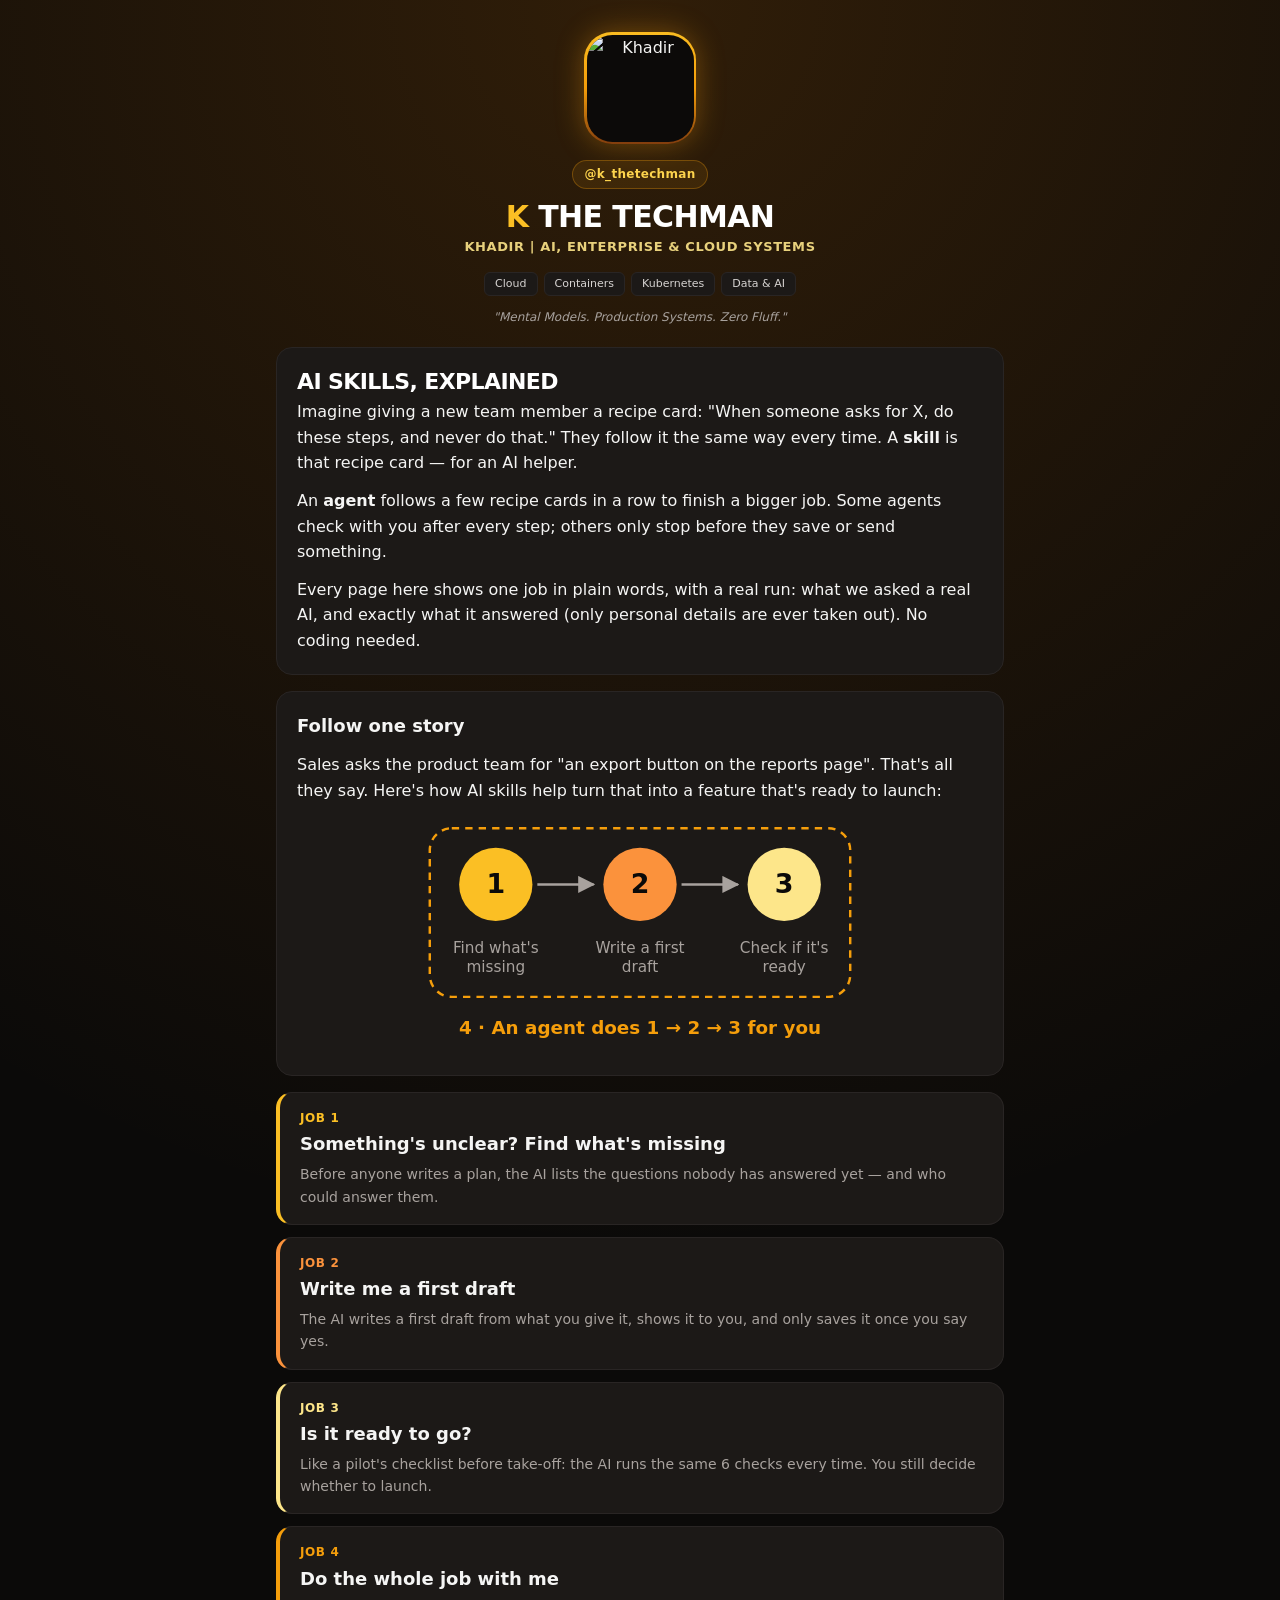
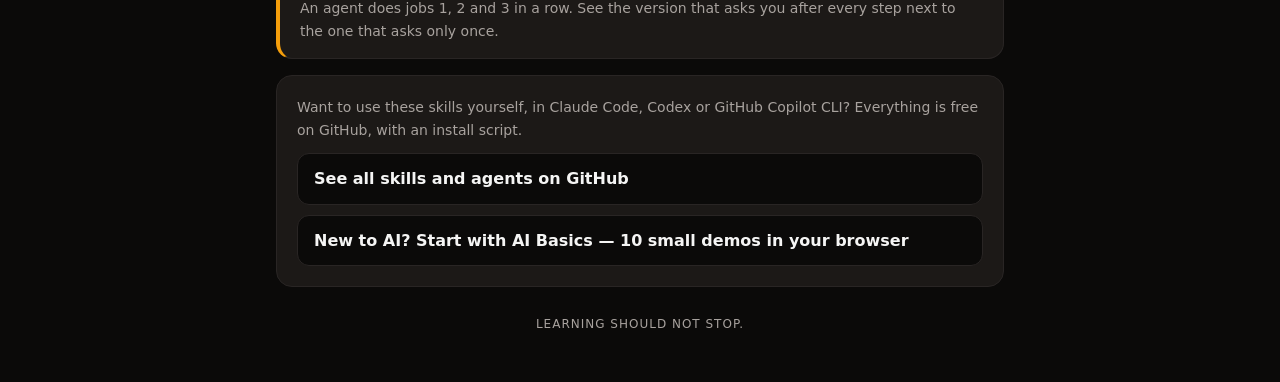
==== web/index.html @ c9ad542f "Add web explainer for non-coders, with real recorded runs A browser version of the Product skills an" ====
<!doctype html>
<html lang="en">
<head>
  <meta charset="utf-8">
  <meta name="viewport" content="width=device-width, initial-scale=1">
  <!-- The home page has no scripts at all: only this site's own files and the
       GitHub profile photo may load. -->
  <meta http-equiv="Content-Security-Policy"
        content="default-src 'none'; style-src 'self'; img-src 'self' https://avatars.githubusercontent.com; base-uri 'none'; form-action 'none'">
  <meta name="referrer" content="no-referrer">
  <meta name="description" content="What AI skills and agents do, in plain words — with real recorded runs. No coding needed.">
  <title>AI skills, explained — k_ai-agent-skills</title>
  <link rel="icon" type="image/jpeg" href="https://avatars.githubusercontent.com/u/15974849?v=4&amp;s=64">
  <link rel="apple-touch-icon" href="https://avatars.githubusercontent.com/u/15974849?v=4&amp;s=180">
  <link rel="stylesheet" href="style.css">
</head>
<body>
  <main class="wrap">
    <header class="hero brand">
      <div class="brand-frame"><img src="https://avatars.githubusercontent.com/u/15974849?v=4&amp;s=224" alt="Khadir" width="112" height="112"></div>
      <a class="badge" href="https://khadir-syed.github.io/" rel="noopener noreferrer">@k_thetechman</a>
      <p class="brand-name"><span>K</span> the Techman</p>
      <p class="subtitle">Khadir | AI, Enterprise &amp; Cloud Systems</p>
      <ul class="pills">
        <li>Cloud</li><li>Containers</li><li>Kubernetes</li><li>Data &amp; AI</li>
      </ul>
      <p class="hook">"Mental Models. Production Systems. Zero Fluff."</p>
    </header>

    <section class="card">
      <h1 data-t="home_title">AI skills, explained</h1>
      <p data-t="home_intro_1">Imagine giving a new team member a recipe card: "When someone asks for X, do these steps, and never do that." They follow it the same way every time. A <b>skill</b> is that recipe card — for an AI helper.</p>
      <p data-t="home_intro_2">An <b>agent</b> follows a few recipe cards in a row to finish a bigger job. Some agents check with you after every step; others only stop before they save or send something.</p>
      <p data-t="home_intro_3">Every page here shows one job in plain words, with a real run: what we asked a real AI, and exactly what it answered (only personal details are ever taken out). No coding needed.</p>
    </section>

    <section class="card">
      <h2 data-t="story_heading">Follow one story</h2>
      <p data-t="story_intro">Sales asks the product team for "an export button on the reports page". That's all they say. Here's how AI skills help turn that into a feature that's ready to launch:</p>
      <svg class="picture" viewBox="0 0 360 196" role="img" aria-labelledby="story-title story-desc">
        <title id="story-title">One story, four jobs</title>
        <desc id="story-desc">Job 1 finds what's missing, job 2 writes a first draft, job 3 checks if it's ready. Job 4 is an agent that does jobs 1, 2 and 3 for you in one go.</desc>
        <defs><marker id="arrow" viewBox="0 0 10 10" refX="9" refY="5" markerWidth="7" markerHeight="7" orient="auto"><path class="tip" d="M0,0 L10,5 L0,10 z"/></marker></defs>
        <rect class="c-together" x="8" y="10" width="344" height="138" rx="18"/>
        <circle class="c-find" cx="62" cy="56" r="30"/>
        <circle class="c-draft" cx="180" cy="56" r="30"/>
        <circle class="c-check" cx="298" cy="56" r="30"/>
        <text class="on-job" x="62" y="63" text-anchor="middle">1</text>
        <text class="on-job" x="180" y="63" text-anchor="middle">2</text>
        <text class="on-job" x="298" y="63" text-anchor="middle">3</text>
        <path class="line" d="M96,56 H142" marker-end="url(#arrow)"/>
        <path class="line" d="M214,56 H260" marker-end="url(#arrow)"/>
        <text class="sub" x="62" y="112" text-anchor="middle"><tspan x="62">Find what's</tspan><tspan x="62" dy="16">missing</tspan></text>
        <text class="sub" x="180" y="112" text-anchor="middle"><tspan x="180">Write a first</tspan><tspan x="180" dy="16">draft</tspan></text>
        <text class="sub" x="298" y="112" text-anchor="middle"><tspan x="298">Check if it's</tspan><tspan x="298" dy="16">ready</tspan></text>
        <text class="t-together" x="180" y="178" text-anchor="middle">4 · An agent does 1 → 2 → 3 for you</text>
      </svg>
    </section>

    <nav aria-label="Jobs">
      <a class="job-card j-find" href="find/">
        <span class="job-num">Job 1</span>
        <span class="job-title" data-t="home_find_title">Something's unclear? Find what's missing</span>
        <span class="job-line" data-t="home_find_line">Before anyone writes a plan, the AI lists the questions nobody has answered yet — and who could answer them.</span>
      </a>
      <a class="job-card j-draft" href="draft/">
        <span class="job-num">Job 2</span>
        <span class="job-title" data-t="home_draft_title">Write me a first draft</span>
        <span class="job-line" data-t="home_draft_line">The AI writes a first draft from what you give it, shows it to you, and only saves it once you say yes.</span>
      </a>
      <a class="job-card j-check" href="check/">
        <span class="job-num">Job 3</span>
        <span class="job-title" data-t="home_check_title">Is it ready to go?</span>
        <span class="job-line" data-t="home_check_line">Like a pilot's checklist before take-off: the AI runs the same 6 checks every time. You still decide whether to launch.</span>
      </a>
      <a class="job-card j-together" href="together/">
        <span class="job-num">Job 4</span>
        <span class="job-title" data-t="home_together_title">Do the whole job with me</span>
        <span class="job-line" data-t="home_together_line">An agent does jobs 1, 2 and 3 in a row. See the version that asks you after every step next to the one that asks only once.</span>
      </a>
    </nav>

    <section class="card links">
      <p class="muted" data-t="home_more">Want to use these skills yourself, in Claude Code, Codex or GitHub Copilot CLI? Everything is free on GitHub, with an install script.</p>
      <a class="link-card" href="https://github.com/khadir-syed/k_ai-agent-skills" rel="noopener noreferrer" data-t="home_repo">See all skills and agents on GitHub</a>
      <a class="link-card" href="https://khadir-syed.github.io/k_ai-basics/web/" rel="noopener noreferrer" data-t="home_basics">New to AI? Start with AI Basics — 10 small demos in your browser</a>
    </section>

    <footer class="footer" data-t="footer">Learning should not stop.</footer>
  </main>
</body>
</html>
---- web/style.css ----
/* Colours and shapes match https://khadir-syed.github.io
   (base copied from k_ai-basics web/style.css) */
:root {
  --bg: #0b0a09;
  --card: #1c1917;
  --line: #292524;
  --text: #f5f5f4;
  --muted: #a8a29e;
  --soft: #d6d3d1;
  --amber: #fbbf24;
  --amber-soft: #fcd34d;
  --orange: #d97706;
  --glow: rgba(217, 119, 6, 0.18);
  --good: #86efac;
  --bad: #fca5a5;
  --job: var(--amber);
}

/* One warm brand shade per job: the card edge, the picture and the page badge. */
.j-find { --job: #fbbf24; }
.j-draft { --job: #fb923c; }
.j-check { --job: #fde68a; }
.j-together { --job: #f59e0b; }

* { box-sizing: border-box; }

body {
  margin: 0;
  background: var(--bg) radial-gradient(circle at 50% 0%, var(--glow) 0%, rgba(11, 10, 9, 0) 60%) no-repeat;
  color: var(--text);
  font-family: -apple-system, system-ui, "Segoe UI", Roboto, Helvetica, Arial, sans-serif;
  line-height: 1.6;
}

.wrap { max-width: 760px; margin: 0 auto; padding: 32px 16px 48px; }

.hero { text-align: center; margin-bottom: 20px; }
.badge {
  display: inline-block; padding: 4px 12px; border-radius: 9999px;
  background: rgba(245, 158, 11, 0.1); border: 1px solid rgba(245, 158, 11, 0.3);
  color: var(--amber-soft); font-size: 12px; font-weight: 600; letter-spacing: 0.3px;
}
.hero .badge.job { color: var(--job); border-color: var(--job); }
h1 {
  margin: 12px 0 4px; font-size: 28px; font-weight: 900; letter-spacing: -0.6px;
  text-transform: uppercase; color: #fff;
}
.subtitle {
  margin: 0; color: var(--amber); font-size: 13px; font-weight: 600;
  letter-spacing: 0.6px; text-transform: uppercase;
}
h2 { margin: 0 0 12px; font-size: 18px; font-weight: 800; }

.card {
  background: var(--card); border: 1px solid var(--line); border-radius: 16px;
  padding: 20px; margin: 16px 0;
}
.card p { margin: 0 0 12px; }
.card p:last-child { margin-bottom: 0; }
.muted { color: var(--muted); font-size: 14px; }
.warning {
  border-left: 3px solid var(--orange); background: rgba(217, 119, 6, 0.08);
  padding: 10px 14px; border-radius: 8px; color: var(--soft); font-size: 14px;
}
.lesson { font-weight: 700; color: #fff; }

.link-card {
  display: block; background: var(--bg); border: 1px solid var(--line); border-radius: 12px;
  padding: 12px 16px; margin-top: 10px; color: var(--text); font-weight: 700; text-decoration: none;
}
.link-card:hover { border-color: var(--orange); }
.inline-link { color: var(--amber); }

.footer {
  text-align: center; color: var(--muted); font-size: 12px; letter-spacing: 1px;
  text-transform: uppercase; margin-top: 28px;
}

.back { display: inline-block; color: var(--muted); font-size: 14px; text-decoration: none; margin-bottom: 8px; }
.back:hover { color: var(--amber); }
a:focus-visible, button:focus-visible { outline: 2px solid var(--amber); outline-offset: 2px; }

/* Home page: brand header, same as https://khadir-syed.github.io */
.brand .brand-frame {
  width: 112px; height: 112px; margin: 0 auto 16px; padding: 2.5px; border-radius: 28px;
  background: linear-gradient(to bottom, #fbbf24, #f59e0b, #78350f);
  box-shadow: 0 0 28px rgba(245, 158, 11, 0.35), inset 0 0 10px rgba(245, 158, 11, 0.2);
}
.brand img { display: block; width: 100%; height: 100%; border-radius: 25.5px; object-fit: cover; background: #0c0a09; }
.brand .badge { text-decoration: none; }
.brand-name {
  margin: 10px 0 2px; font-size: 30px; font-weight: 900; letter-spacing: -0.6px;
  text-transform: uppercase; color: #fff; line-height: 1.2;
}
.brand-name span { color: var(--amber); }
.brand .subtitle { color: rgba(253, 230, 138, 0.9); }
.pills { list-style: none; display: flex; flex-wrap: wrap; justify-content: center; gap: 6px; margin: 14px 0 0; padding: 0; }
.pills li {
  font-size: 11px; font-weight: 500; padding: 2px 10px; border-radius: 6px;
  background: var(--card); border: 1px solid var(--line); color: var(--soft);
}
.hook { margin: 12px 0 0; color: var(--muted); font-size: 12px; font-style: italic; }
.card h1 { margin-top: 0; font-size: 22px; line-height: 1.25; }

/* Home page: one card per job, its edge in the job's colour */
.job-card {
  display: block; background: var(--card); border: 1px solid var(--line); border-left: 4px solid var(--job);
  border-radius: 16px; padding: 16px 20px; margin: 12px 0; color: var(--text); text-decoration: none;
}
.job-card:hover { border-color: var(--job); background: #24201c; }
.job-num { display: block; color: var(--job); font-size: 12px; font-weight: 700; letter-spacing: 0.6px; text-transform: uppercase; }
.job-title { display: block; font-size: 18px; font-weight: 800; margin: 2px 0 4px; }
.job-card:hover .job-title { color: var(--job); }
.job-line { display: block; color: var(--muted); font-size: 14px; }

/* Pictures: drawn right in the page, coloured here (no scripts needed) */
.picture { margin: 4px auto 0; display: block; width: 100%; max-width: 440px; height: auto; }
.picture text { fill: var(--text); font-family: inherit; font-size: 15px; font-weight: 700; }
.picture .sub { fill: var(--muted); font-size: 12.5px; font-weight: 500; }
.picture .on-job { fill: var(--bg); }
.picture .box { fill: var(--bg); stroke: var(--line); stroke-width: 1.5; }
.picture .hot { fill: var(--bg); stroke: var(--job); stroke-width: 2.5; }
.picture .solid { fill: var(--job); stroke: none; }
.picture .stop { fill: rgba(217, 119, 6, 0.15); stroke: var(--orange); stroke-width: 1.5; }
.picture .stop-text { fill: var(--amber-soft); font-size: 13px; }
.picture .line { stroke: var(--muted); stroke-width: 2; fill: none; }
.picture .tip { fill: var(--muted); }
.picture .c-find { fill: #fbbf24; }
.picture .c-draft { fill: #fb923c; }
.picture .c-check { fill: #fde68a; }
.picture .c-together { stroke: #f59e0b; stroke-width: 2; fill: none; stroke-dasharray: 6 5; }
.picture .t-together { fill: #f59e0b; }
.picture .on-job { font-size: 22px; font-weight: 900; }

/* Does ✅ / won't ❌ lists, and good vs weak answers */
.two-lists { display: grid; gap: 12px; }
@media (min-width: 620px) { .two-lists { grid-template-columns: 1fr 1fr; } }
.ticks { list-style: none; margin: 0; padding: 0; font-size: 15px; }
.ticks li { padding: 4px 0 4px 28px; position: relative; color: var(--soft); }
.ticks li::before { position: absolute; left: 0; }
.ticks.yes li::before { content: "✅"; }
.ticks.no li::before { content: "❌"; }
.list-head { font-weight: 800; margin: 0 0 4px; }
.examples { list-style: none; margin: 0 0 12px; padding: 0; display: grid; gap: 10px; }
.ex { background: var(--bg); border: 1px solid var(--line); border-radius: 12px; padding: 12px 14px; min-width: 0; }
.ex p { margin: 0 0 6px; }
.ex p:last-child { margin-bottom: 0; }
.ex-say { font-weight: 700; }
.ex-why { font-size: 14px; color: var(--soft); }
.ex.good .ex-why { color: var(--good); }
.ex.weak .ex-why { color: var(--bad); }
.checks { margin: 0 0 12px; padding-left: 22px; color: var(--soft); }
.checks li { margin: 3px 0; }
.legend { font-size: 14px; color: var(--soft); }

/* What we gave the AI */
.prompt {
  margin: 0 0 12px; padding: 10px 14px; border-left: 3px solid var(--job);
  background: var(--bg); border-radius: 8px; font-size: 15px;
}
.evidence {
  background: var(--bg); border: 1px solid var(--line); border-radius: 12px;
  padding: 12px 14px; margin: 0 0 12px; font-size: 13px; line-height: 1.55; color: var(--soft);
  white-space: pre-wrap; word-break: break-word;
  font-family: ui-monospace, SFMono-Regular, Menlo, Consolas, monospace;
}
.try-label { font-weight: 700; margin: 8px 0 6px; }

/* A recorded run: each turn, the AI's answers cut short until "Show all" */
.run-meta { font-size: 14px; color: var(--muted); }
.run-meta:empty, .run-status:empty, .stops:empty { display: none; }
.stops { font-weight: 800; color: var(--amber-soft); }
.turns { list-style: none; margin: 0; padding: 0; display: grid; gap: 10px; }
.turn { min-width: 0; }
.turn-who { margin: 0 0 4px; font-size: 13px; font-weight: 800; letter-spacing: 0.4px; text-transform: uppercase; color: var(--job); }
.turn-you .turn-who { color: var(--muted); }
.file-name { text-transform: none; font-family: ui-monospace, SFMono-Regular, Menlo, Consolas, monospace; }
.you-said {
  margin: 0; padding: 8px 12px; border-radius: 12px; background: rgba(245, 158, 11, 0.1);
  border: 1px solid rgba(245, 158, 11, 0.3); color: var(--text); white-space: pre-line;
}
.turn-file .answer { border-style: dashed; }
.side-by-side { display: grid; gap: 16px; }
@media (min-width: 720px) { .side-by-side { grid-template-columns: 1fr 1fr; } }
.side-by-side > * { min-width: 0; }
.side-title { font-size: 16px; font-weight: 800; margin: 0 0 6px; }

/* AI answers, formatted by markdown.js; "clamped" shows only the first part
   (tall enough that a heading, list or document box is readable, not just sliced). */
.answer {
  background: var(--bg); border: 1px solid var(--line); border-radius: 12px;
  padding: 12px 14px; margin: 0;
}
.md { font-size: 14px; line-height: 1.55; color: var(--soft); overflow-wrap: break-word; }
.md.clamped {
  max-height: 14em; overflow: hidden;
  -webkit-mask-image: linear-gradient(to bottom, #000 75%, transparent);
  mask-image: linear-gradient(to bottom, #000 75%, transparent);
}
.md > :first-child { margin-top: 0; }
.md > :last-child { margin-bottom: 0; }
.md h3, .md h4 { color: #fff; font-weight: 800; line-height: 1.3; margin: 14px 0 6px; }
.md h3 { font-size: 16px; }
.md h4 { font-size: 15px; }
.md p, .md ul, .md ol { margin: 0 0 8px; }
.md ul, .md ol { padding-left: 22px; }
.md li ul, .md li ol { margin: 2px 0 0; }
.md strong { color: #fff; }
.md hr { border: 0; border-top: 1px solid var(--line); margin: 12px 0; }
.md code, .md pre { font-family: ui-monospace, SFMono-Regular, Menlo, Consolas, monospace; font-size: 13px; }
.md code { background: var(--card); border: 1px solid var(--line); border-radius: 4px; padding: 0 4px; }
.md pre { background: var(--card); border: 1px solid var(--line); border-radius: 8px; padding: 8px 10px; margin: 0 0 8px; overflow-x: auto; white-space: pre-wrap; }
.md-doc { border: 1px solid var(--line); border-left: 3px solid var(--job, var(--amber)); border-radius: 8px; padding: 10px 12px 2px; margin: 0 0 8px; background: var(--card); }
.md blockquote { margin: 0 0 8px; padding: 2px 0 2px 12px; border-left: 3px solid var(--line); color: var(--muted); }
.md-table { overflow-x: auto; margin: 0 0 8px; }
.md table { border-collapse: collapse; font-size: 13px; line-height: 1.45; }
.md th, .md td { border: 1px solid var(--line); padding: 5px 8px; text-align: left; vertical-align: top; min-width: 7em; }
.md th { background: var(--card); color: #fff; }
.more-btn {
  background: none; border: 0; padding: 0; margin-top: 6px; cursor: pointer;
  color: var(--amber); font: inherit; font-size: 14px; font-weight: 700;
}
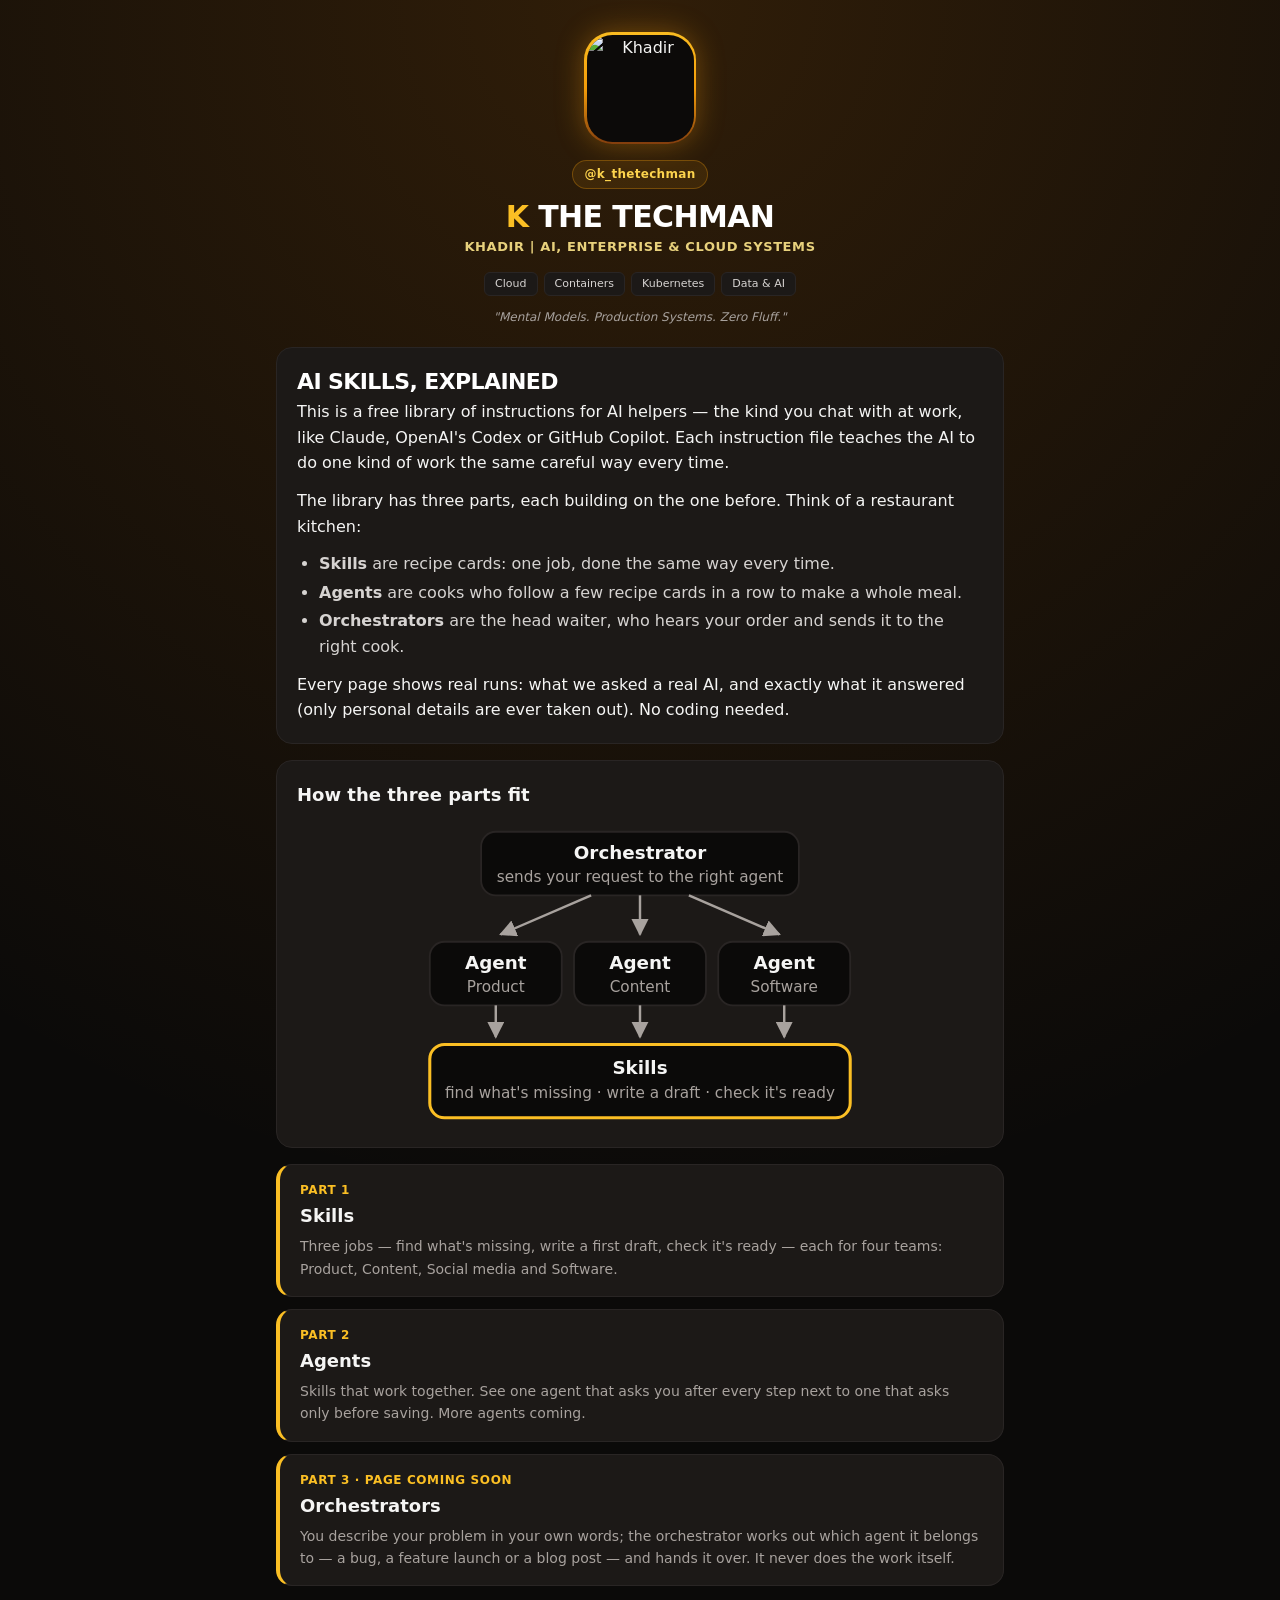
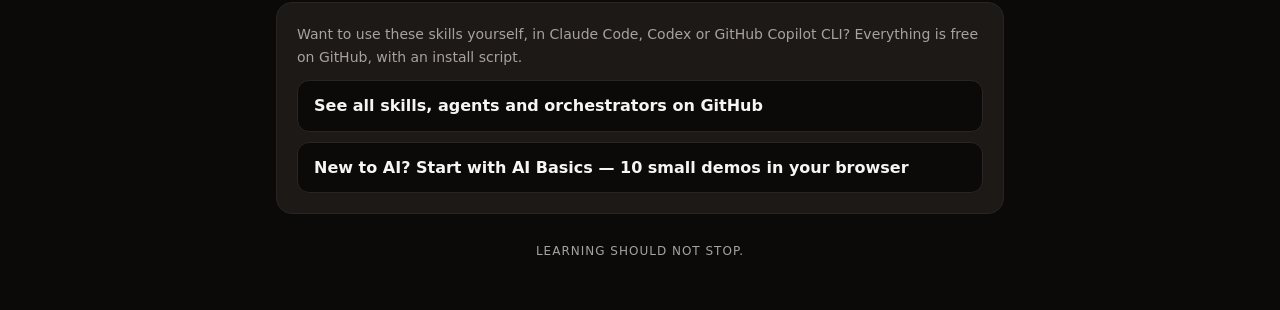
==== commit c48778d1: "Restructure web explainer into skills, agents and orchestrators; add all 12 skills - Home page now e" ====
--- a/web/index.html
+++ b/web/index.html
@@ -29,60 +29,67 @@
 
     <section class="card">
       <h1 data-t="home_title">AI skills, explained</h1>
-      <p data-t="home_intro_1">Imagine giving a new team member a recipe card: "When someone asks for X, do these steps, and never do that." They follow it the same way every time. A <b>skill</b> is that recipe card — for an AI helper.</p>
-      <p data-t="home_intro_2">An <b>agent</b> follows a few recipe cards in a row to finish a bigger job. Some agents check with you after every step; others only stop before they save or send something.</p>
-      <p data-t="home_intro_3">Every page here shows one job in plain words, with a real run: what we asked a real AI, and exactly what it answered (only personal details are ever taken out). No coding needed.</p>
+      <p data-t="home_intro_1">This is a free library of instructions for AI helpers — the kind you chat with at work, like Claude, OpenAI's Codex or GitHub Copilot. Each instruction file teaches the AI to do one kind of work the same careful way every time.</p>
+      <p data-t="home_intro_2">The library has three parts, each building on the one before. Think of a restaurant kitchen:</p>
+      <ul class="checks">
+        <li><b>Skills</b> are recipe cards: one job, done the same way every time.</li>
+        <li><b>Agents</b> are cooks who follow a few recipe cards in a row to make a whole meal.</li>
+        <li><b>Orchestrators</b> are the head waiter, who hears your order and sends it to the right cook.</li>
+      </ul>
+      <p data-t="home_intro_3">Every page shows real runs: what we asked a real AI, and exactly what it answered (only personal details are ever taken out). No coding needed.</p>
     </section>
 
     <section class="card">
-      <h2 data-t="story_heading">Follow one story</h2>
-      <p data-t="story_intro">Sales asks the product team for "an export button on the reports page". That's all they say. Here's how AI skills help turn that into a feature that's ready to launch:</p>
-      <svg class="picture" viewBox="0 0 360 196" role="img" aria-labelledby="story-title story-desc">
-        <title id="story-title">One story, four jobs</title>
-        <desc id="story-desc">Job 1 finds what's missing, job 2 writes a first draft, job 3 checks if it's ready. Job 4 is an agent that does jobs 1, 2 and 3 for you in one go.</desc>
+      <h2 data-t="parts_heading">How the three parts fit</h2>
+      <svg class="picture" viewBox="0 0 360 250" role="img" aria-labelledby="parts-title parts-desc">
+        <title id="parts-title">Orchestrators, agents and skills</title>
+        <desc id="parts-desc">At the top, an orchestrator sends your request to the right agent. There are agents for the Product, Content and Software teams. Each agent uses skills: find what's missing, write a draft, check it's ready.</desc>
         <defs><marker id="arrow" viewBox="0 0 10 10" refX="9" refY="5" markerWidth="7" markerHeight="7" orient="auto"><path class="tip" d="M0,0 L10,5 L0,10 z"/></marker></defs>
-        <rect class="c-together" x="8" y="10" width="344" height="138" rx="18"/>
-        <circle class="c-find" cx="62" cy="56" r="30"/>
-        <circle class="c-draft" cx="180" cy="56" r="30"/>
-        <circle class="c-check" cx="298" cy="56" r="30"/>
-        <text class="on-job" x="62" y="63" text-anchor="middle">1</text>
-        <text class="on-job" x="180" y="63" text-anchor="middle">2</text>
-        <text class="on-job" x="298" y="63" text-anchor="middle">3</text>
-        <path class="line" d="M96,56 H142" marker-end="url(#arrow)"/>
-        <path class="line" d="M214,56 H260" marker-end="url(#arrow)"/>
-        <text class="sub" x="62" y="112" text-anchor="middle"><tspan x="62">Find what's</tspan><tspan x="62" dy="16">missing</tspan></text>
-        <text class="sub" x="180" y="112" text-anchor="middle"><tspan x="180">Write a first</tspan><tspan x="180" dy="16">draft</tspan></text>
-        <text class="sub" x="298" y="112" text-anchor="middle"><tspan x="298">Check if it's</tspan><tspan x="298" dy="16">ready</tspan></text>
-        <text class="t-together" x="180" y="178" text-anchor="middle">4 · An agent does 1 → 2 → 3 for you</text>
+        <rect class="box" x="50" y="8" width="260" height="52" rx="12"/>
+        <text x="180" y="30" text-anchor="middle">Orchestrator</text>
+        <text class="sub" x="180" y="49" text-anchor="middle">sends your request to the right agent</text>
+        <path class="line" d="M140,60 L66,92" marker-end="url(#arrow)"/>
+        <path class="line" d="M180,60 V92" marker-end="url(#arrow)"/>
+        <path class="line" d="M220,60 L294,92" marker-end="url(#arrow)"/>
+        <rect class="box" x="8" y="98" width="108" height="52" rx="12"/>
+        <rect class="box" x="126" y="98" width="108" height="52" rx="12"/>
+        <rect class="box" x="244" y="98" width="108" height="52" rx="12"/>
+        <text x="62" y="120" text-anchor="middle">Agent</text>
+        <text x="180" y="120" text-anchor="middle">Agent</text>
+        <text x="298" y="120" text-anchor="middle">Agent</text>
+        <text class="sub" x="62" y="139" text-anchor="middle">Product</text>
+        <text class="sub" x="180" y="139" text-anchor="middle">Content</text>
+        <text class="sub" x="298" y="139" text-anchor="middle">Software</text>
+        <path class="line" d="M62,150 V176" marker-end="url(#arrow)"/>
+        <path class="line" d="M180,150 V176" marker-end="url(#arrow)"/>
+        <path class="line" d="M298,150 V176" marker-end="url(#arrow)"/>
+        <rect class="hot" x="8" y="182" width="344" height="60" rx="12"/>
+        <text x="180" y="206" text-anchor="middle">Skills</text>
+        <text class="sub" x="180" y="226" text-anchor="middle">find what's missing · write a draft · check it's ready</text>
       </svg>
     </section>
 
-    <nav aria-label="Jobs">
-      <a class="job-card j-find" href="find/">
-        <span class="job-num">Job 1</span>
-        <span class="job-title" data-t="home_find_title">Something's unclear? Find what's missing</span>
-        <span class="job-line" data-t="home_find_line">Before anyone writes a plan, the AI lists the questions nobody has answered yet — and who could answer them.</span>
+    <nav aria-label="Parts">
+      <a class="job-card part-card" href="skills/">
+        <span class="job-num">Part 1</span>
+        <span class="job-title" data-t="home_skills_title">Skills</span>
+        <span class="job-line" data-t="home_skills_line">Three jobs — find what's missing, write a first draft, check it's ready — each for four teams: Product, Content, Social media and Software.</span>
       </a>
-      <a class="job-card j-draft" href="draft/">
-        <span class="job-num">Job 2</span>
-        <span class="job-title" data-t="home_draft_title">Write me a first draft</span>
-        <span class="job-line" data-t="home_draft_line">The AI writes a first draft from what you give it, shows it to you, and only saves it once you say yes.</span>
+      <a class="job-card part-card" href="agents/">
+        <span class="job-num">Part 2</span>
+        <span class="job-title" data-t="home_agents_title">Agents</span>
+        <span class="job-line" data-t="home_agents_line">Skills that work together. See one agent that asks you after every step next to one that asks only before saving. More agents coming.</span>
       </a>
-      <a class="job-card j-check" href="check/">
-        <span class="job-num">Job 3</span>
-        <span class="job-title" data-t="home_check_title">Is it ready to go?</span>
-        <span class="job-line" data-t="home_check_line">Like a pilot's checklist before take-off: the AI runs the same 6 checks every time. You still decide whether to launch.</span>
-      </a>
-      <a class="job-card j-together" href="together/">
-        <span class="job-num">Job 4</span>
-        <span class="job-title" data-t="home_together_title">Do the whole job with me</span>
-        <span class="job-line" data-t="home_together_line">An agent does jobs 1, 2 and 3 in a row. See the version that asks you after every step next to the one that asks only once.</span>
-      </a>
+      <div class="job-card part-card soon">
+        <span class="job-num" data-t="home_orch_num">Part 3 · page coming soon</span>
+        <span class="job-title" data-t="home_orch_title">Orchestrators</span>
+        <span class="job-line" data-t="home_orch_line">You describe your problem in your own words; the orchestrator works out which agent it belongs to — a bug, a feature launch or a blog post — and hands it over. It never does the work itself.</span>
+      </div>
     </nav>
 
     <section class="card links">
       <p class="muted" data-t="home_more">Want to use these skills yourself, in Claude Code, Codex or GitHub Copilot CLI? Everything is free on GitHub, with an install script.</p>
-      <a class="link-card" href="https://github.com/khadir-syed/k_ai-agent-skills" rel="noopener noreferrer" data-t="home_repo">See all skills and agents on GitHub</a>
+      <a class="link-card" href="https://github.com/khadir-syed/k_ai-agent-skills" rel="noopener noreferrer" data-t="home_repo">See all skills, agents and orchestrators on GitHub</a>
       <a class="link-card" href="https://khadir-syed.github.io/k_ai-basics/web/" rel="noopener noreferrer" data-t="home_basics">New to AI? Start with AI Basics — 10 small demos in your browser</a>
     </section>
 
--- a/web/style.css
+++ b/web/style.css
@@ -220,3 +220,32 @@
   background: none; border: 0; padding: 0; margin-top: 6px; cursor: pointer;
   color: var(--amber); font: inherit; font-size: 14px; font-weight: 700;
 }
+
+/* Team picker on the skill pages: plain radio buttons, so it works with no
+   scripts. Each team's panel shows only while its button is picked. */
+.team-pick > input { position: absolute; opacity: 0; pointer-events: none; }
+.team-tabs { display: flex; flex-wrap: wrap; gap: 8px; margin-top: 4px; }
+.team-tabs label {
+  padding: 6px 14px; border-radius: 9999px; cursor: pointer; font-size: 14px; font-weight: 700;
+  background: var(--bg); border: 1px solid var(--line); color: var(--soft);
+}
+.team-tabs label:hover { border-color: var(--job); }
+.team-panel { display: none; }
+.t-product:checked ~ .p-product, .t-content:checked ~ .p-content,
+.t-social:checked ~ .p-social, .t-software:checked ~ .p-software { display: block; }
+.t-product:checked ~ .team-card .l-product, .t-content:checked ~ .team-card .l-content,
+.t-social:checked ~ .team-card .l-social, .t-software:checked ~ .team-card .l-software {
+  background: var(--job); border-color: var(--job); color: var(--bg);
+}
+.t-product:focus-visible ~ .team-card .l-product, .t-content:focus-visible ~ .team-card .l-content,
+.t-social:focus-visible ~ .team-card .l-social, .t-software:focus-visible ~ .team-card .l-software {
+  outline: 2px solid var(--amber); outline-offset: 2px;
+}
+.skill-name { color: var(--job); font-weight: 800; }
+.plain-words { border-left: 3px solid var(--job); padding: 8px 12px; background: var(--bg); border-radius: 8px; font-size: 14px; color: var(--soft); }
+
+/* Home page: the three parts of the repo */
+.part-card { --job: var(--amber); }
+.part-card.soon { cursor: default; }
+.part-card.soon:hover { border-color: var(--line); background: var(--card); }
+.part-card.soon:hover .job-title { color: var(--text); }
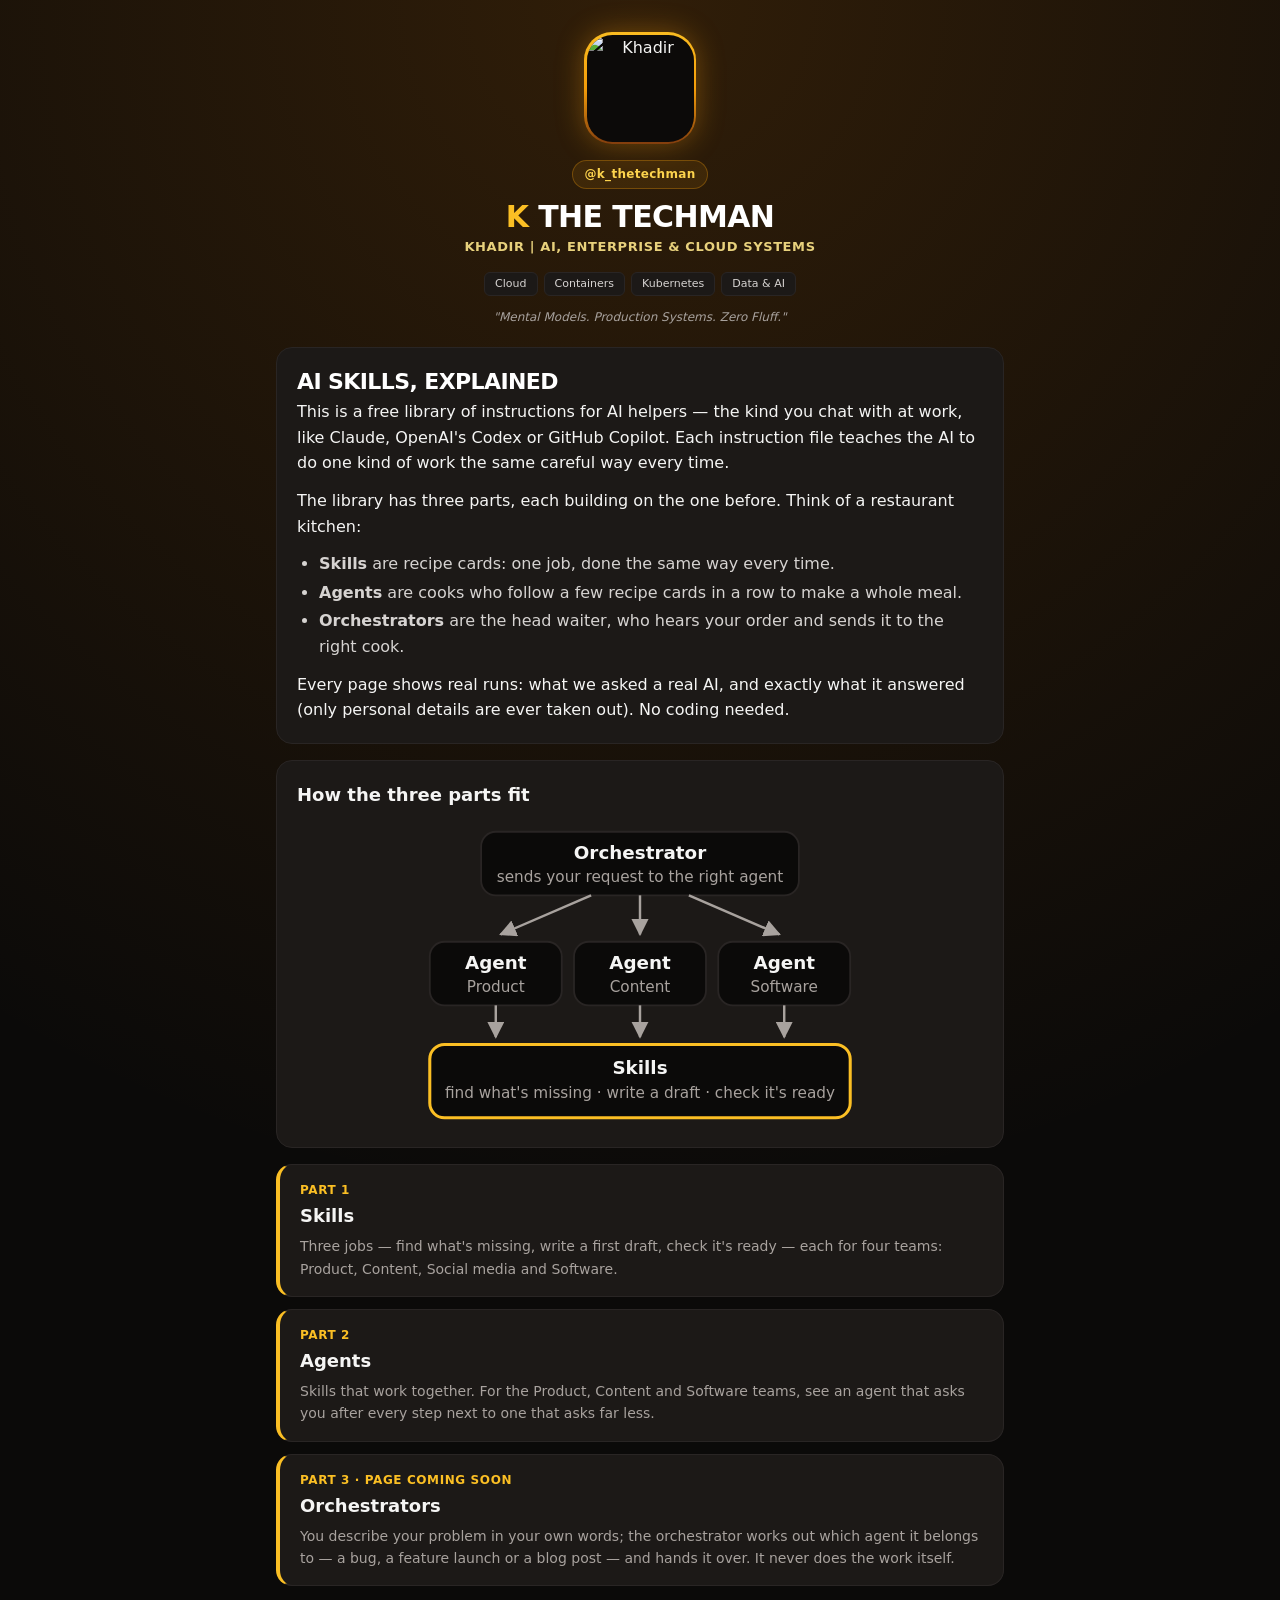
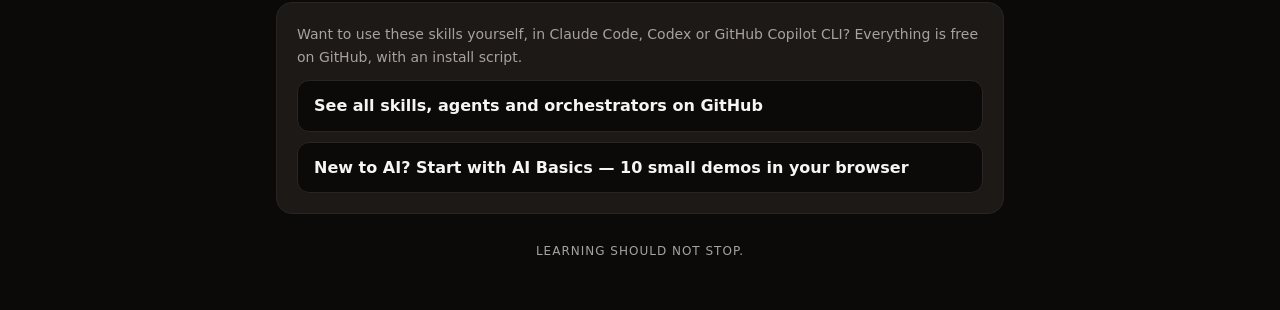
==== commit ed21ece4: "Add Content and Software agent pair pages, with real recorded runs Both pages show the controlled an" ====
--- a/web/index.html
+++ b/web/index.html
@@ -78,7 +78,7 @@
       <a class="job-card part-card" href="agents/">
         <span class="job-num">Part 2</span>
         <span class="job-title" data-t="home_agents_title">Agents</span>
-        <span class="job-line" data-t="home_agents_line">Skills that work together. See one agent that asks you after every step next to one that asks only before saving. More agents coming.</span>
+        <span class="job-line" data-t="home_agents_line">Skills that work together. For the Product, Content and Software teams, see an agent that asks you after every step next to one that asks far less.</span>
       </a>
       <div class="job-card part-card soon">
         <span class="job-num" data-t="home_orch_num">Part 3 · page coming soon</span>
--- a/web/style.css
+++ b/web/style.css
@@ -165,6 +165,8 @@
   font-family: ui-monospace, SFMono-Regular, Menlo, Consolas, monospace;
 }
 .try-label { font-weight: 700; margin: 8px 0 6px; }
+[data-example] + [data-example] { margin-top: 16px; } /* two requests in a row, e.g. controlled then autonomous */
+.command { font-family: ui-monospace, SFMono-Regular, Menlo, Consolas, monospace; font-size: 14px; word-break: break-word; }
 
 /* A recorded run: each turn, the AI's answers cut short until "Show all" */
 .run-meta { font-size: 14px; color: var(--muted); }
@@ -183,6 +185,7 @@
 .side-by-side { display: grid; gap: 16px; }
 @media (min-width: 720px) { .side-by-side { grid-template-columns: 1fr 1fr; } }
 .side-by-side > * { min-width: 0; }
+.side-by-side ~ p { margin-top: 16px; } /* a note after the runs, same gap as between them */
 .side-title { font-size: 16px; font-weight: 800; margin: 0 0 6px; }
 
 /* AI answers, formatted by markdown.js; "clamped" shows only the first part
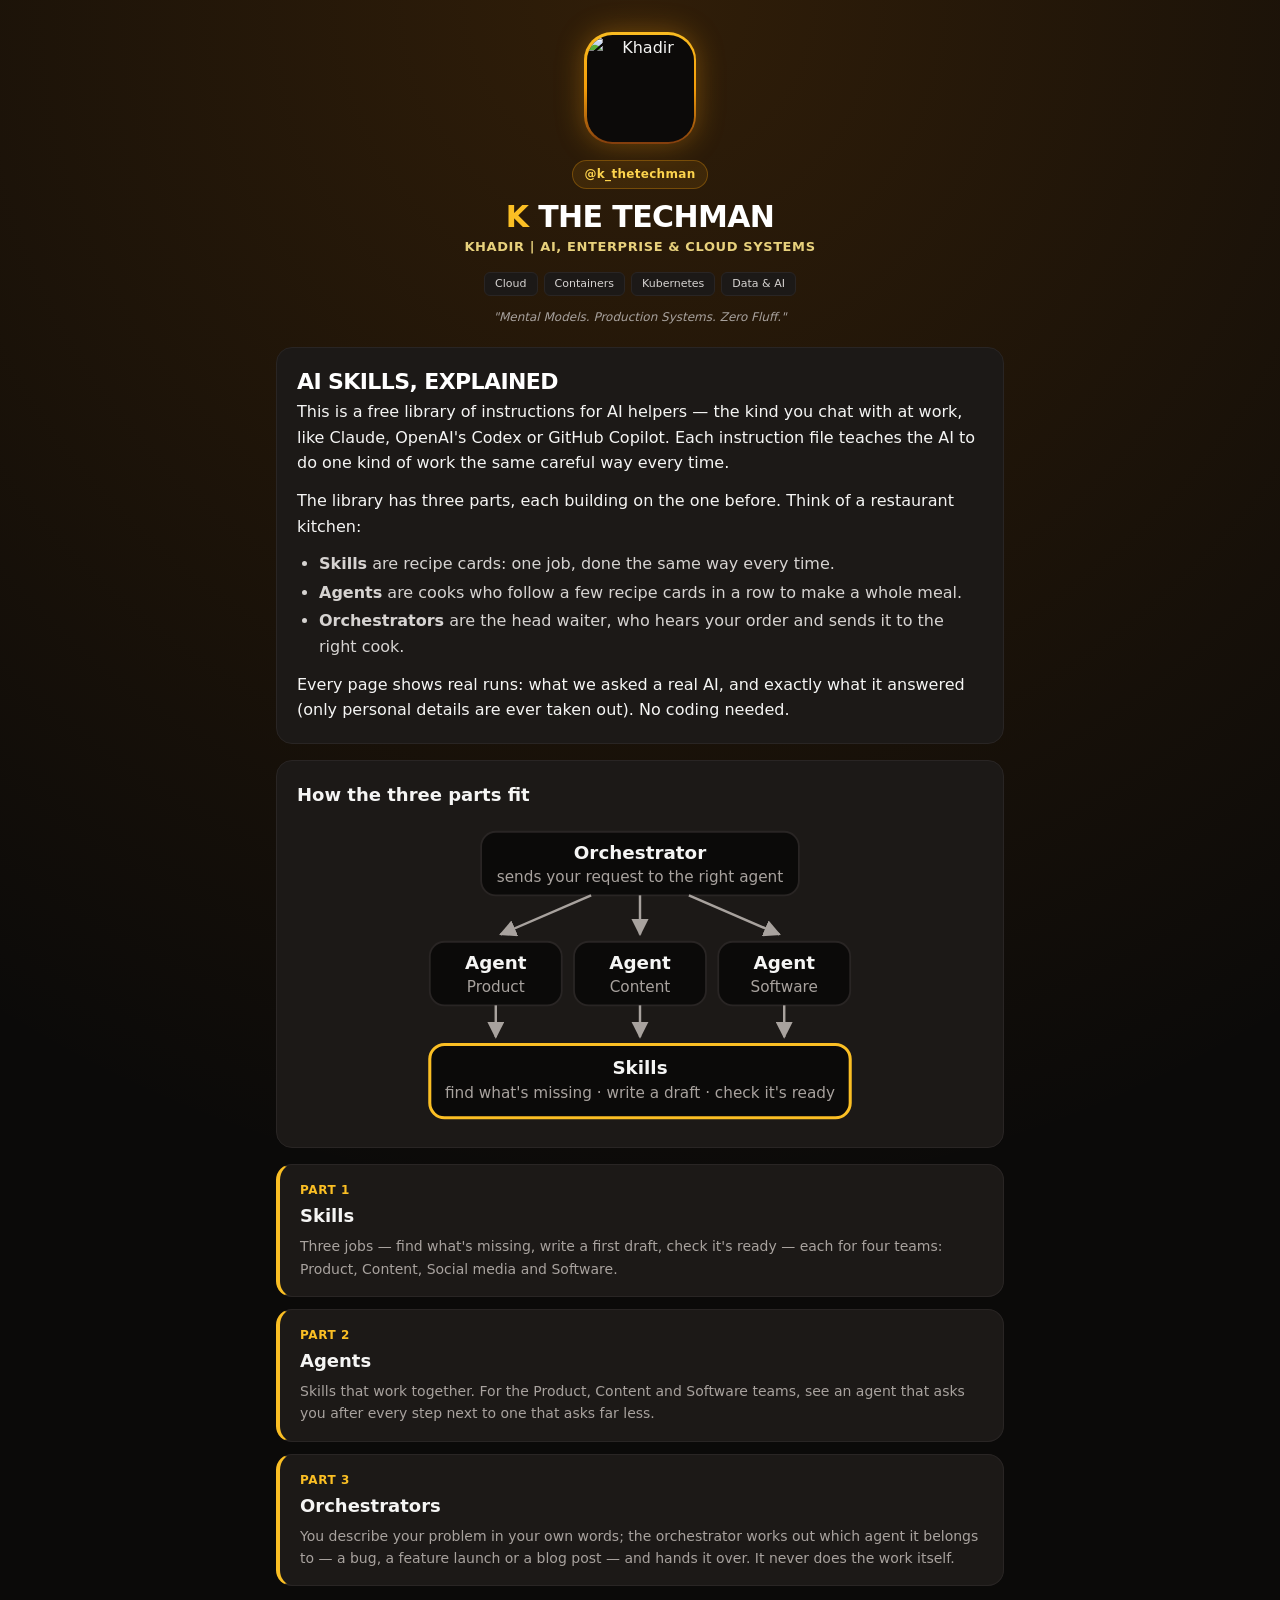
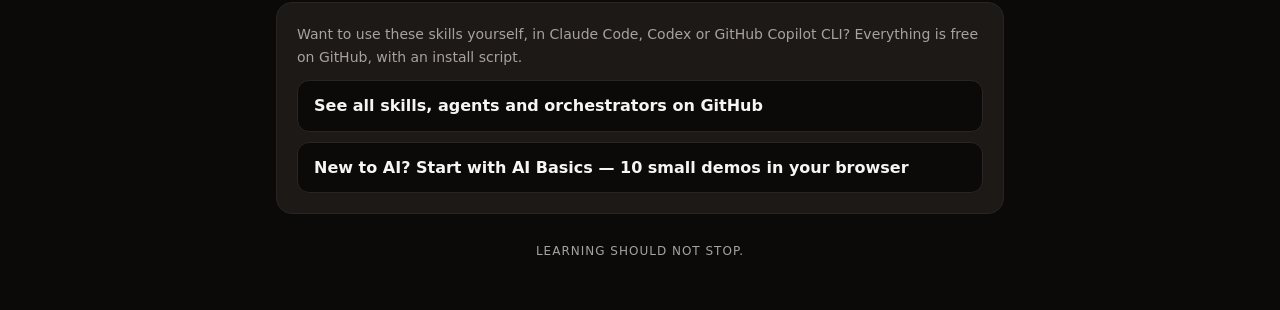
==== commit 95bd8e8f: "Add Orchestrators page with real recorded runs, and Product page note - web/orchestrators/: both req" ====
--- a/web/index.html
+++ b/web/index.html
@@ -80,11 +80,11 @@
         <span class="job-title" data-t="home_agents_title">Agents</span>
         <span class="job-line" data-t="home_agents_line">Skills that work together. For the Product, Content and Software teams, see an agent that asks you after every step next to one that asks far less.</span>
       </a>
-      <div class="job-card part-card soon">
-        <span class="job-num" data-t="home_orch_num">Part 3 · page coming soon</span>
+      <a class="job-card part-card" href="orchestrators/">
+        <span class="job-num" data-t="home_orch_num">Part 3</span>
         <span class="job-title" data-t="home_orch_title">Orchestrators</span>
         <span class="job-line" data-t="home_orch_line">You describe your problem in your own words; the orchestrator works out which agent it belongs to — a bug, a feature launch or a blog post — and hands it over. It never does the work itself.</span>
-      </div>
+      </a>
     </nav>
 
     <section class="card links">
--- a/web/style.css
+++ b/web/style.css
@@ -249,6 +249,3 @@
 
 /* Home page: the three parts of the repo */
 .part-card { --job: var(--amber); }
-.part-card.soon { cursor: default; }
-.part-card.soon:hover { border-color: var(--line); background: var(--card); }
-.part-card.soon:hover .job-title { color: var(--text); }
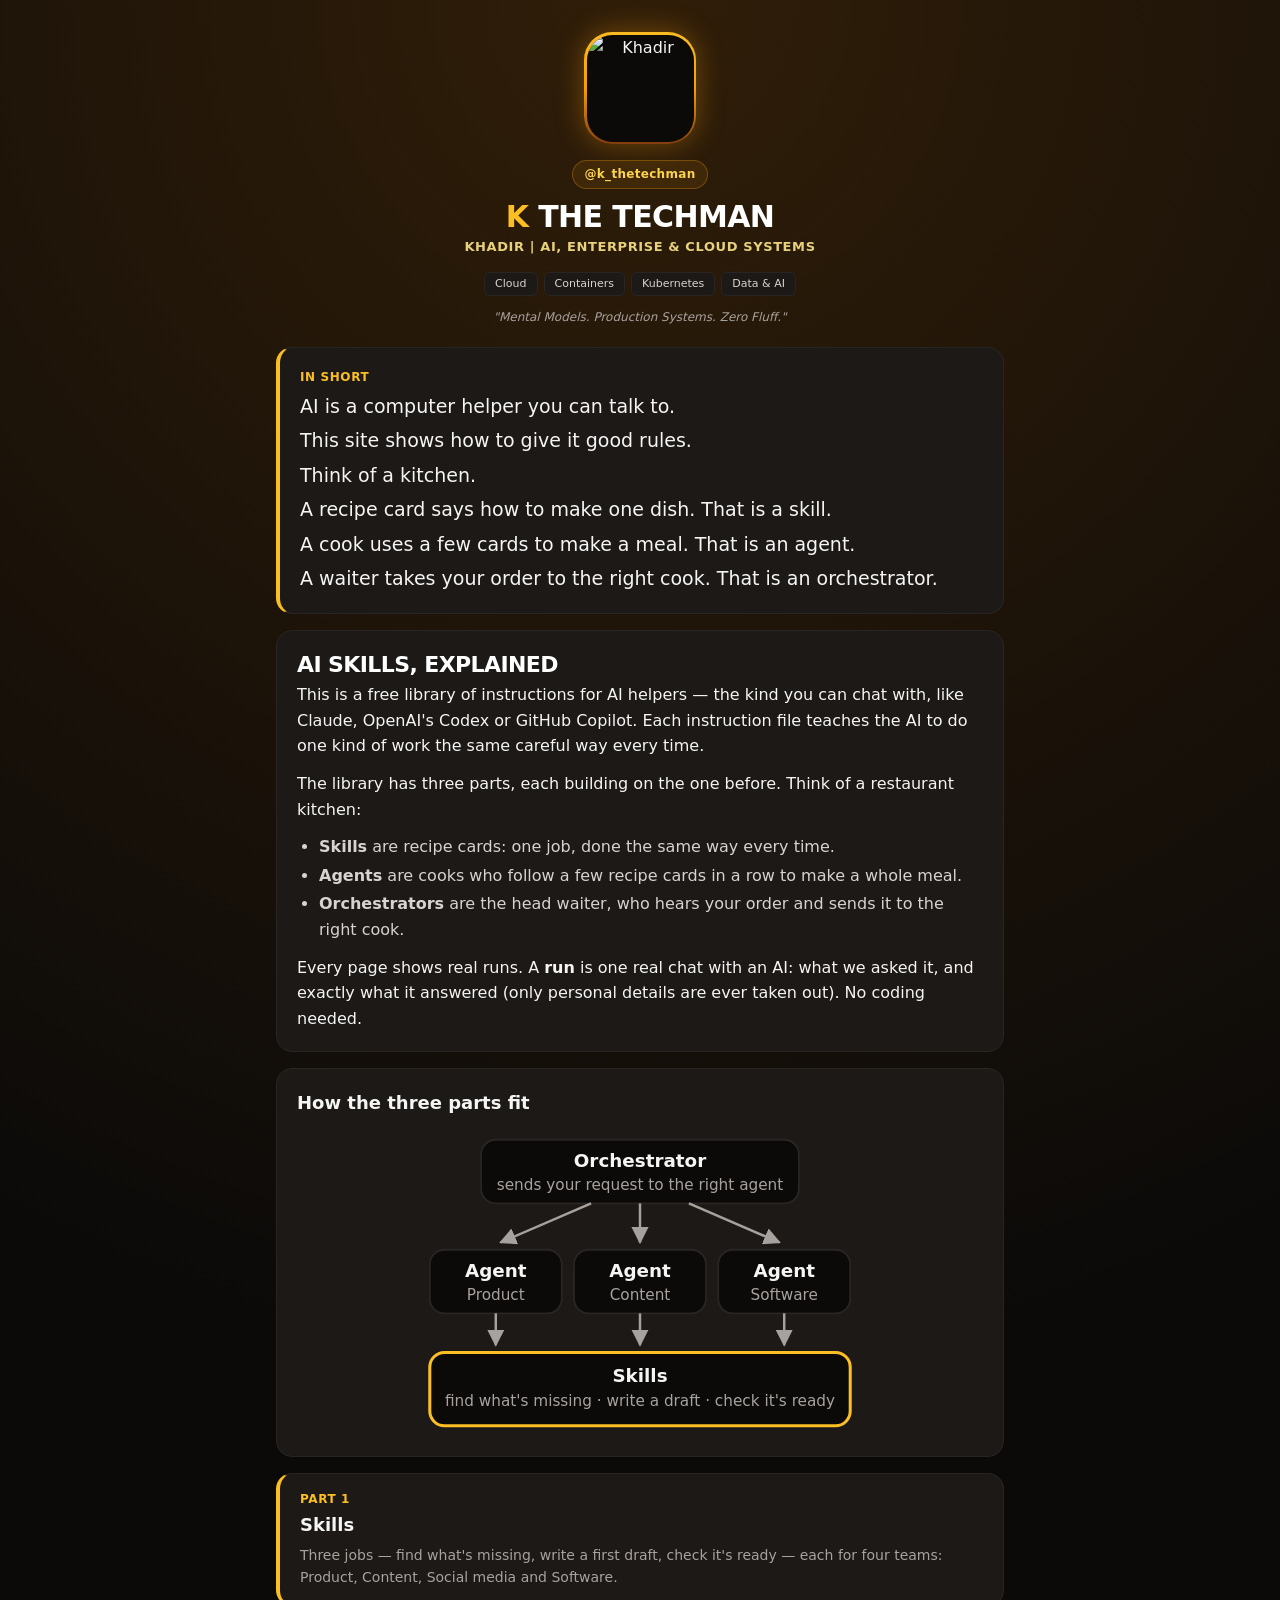
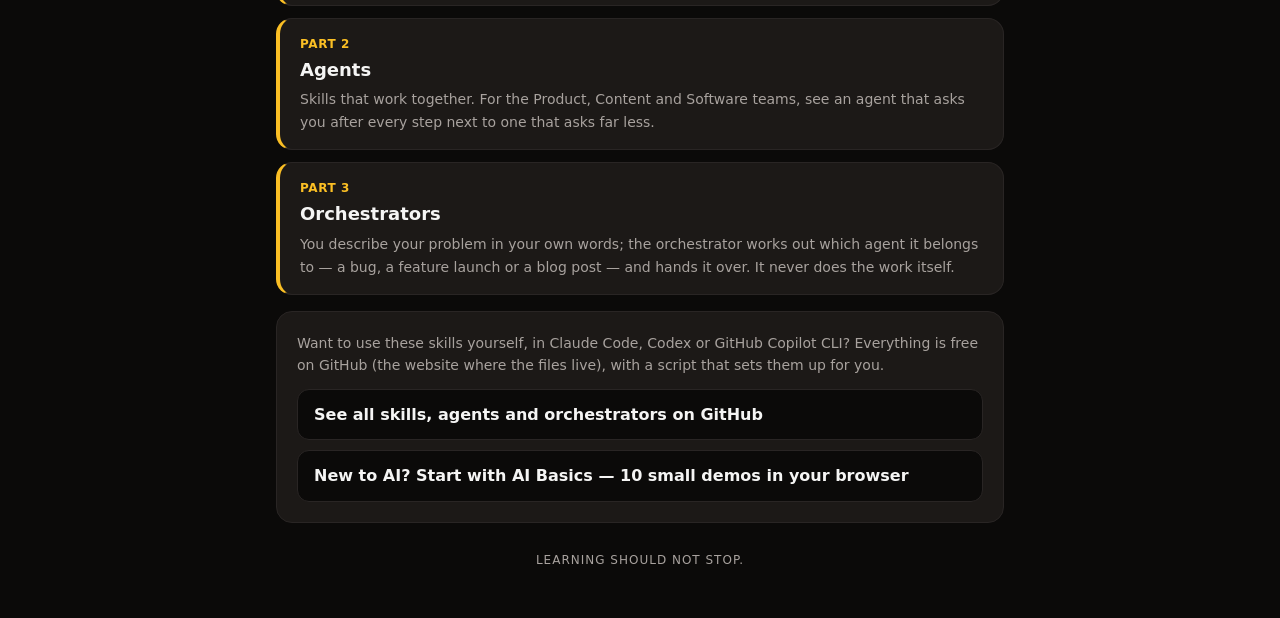
==== commit a891d1f3: "Add an easy-read top part to every page and simplify the wording below Each page now opens with an "" ====
--- a/web/index.html
+++ b/web/index.html
@@ -27,16 +27,26 @@
       <p class="hook">"Mental Models. Production Systems. Zero Fluff."</p>
     </header>
 
+    <section class="card easy" data-t="easy">
+      <p class="easy-label">In short</p>
+      <p>AI is a computer helper you can talk to.</p>
+      <p>This site shows how to give it good rules.</p>
+      <p>Think of a kitchen.</p>
+      <p>A recipe card says how to make one dish. That is a skill.</p>
+      <p>A cook uses a few cards to make a meal. That is an agent.</p>
+      <p>A waiter takes your order to the right cook. That is an orchestrator.</p>
+    </section>
+
     <section class="card">
       <h1 data-t="home_title">AI skills, explained</h1>
-      <p data-t="home_intro_1">This is a free library of instructions for AI helpers — the kind you chat with at work, like Claude, OpenAI's Codex or GitHub Copilot. Each instruction file teaches the AI to do one kind of work the same careful way every time.</p>
+      <p data-t="home_intro_1">This is a free library of instructions for AI helpers — the kind you can chat with, like Claude, OpenAI's Codex or GitHub Copilot. Each instruction file teaches the AI to do one kind of work the same careful way every time.</p>
       <p data-t="home_intro_2">The library has three parts, each building on the one before. Think of a restaurant kitchen:</p>
       <ul class="checks">
         <li><b>Skills</b> are recipe cards: one job, done the same way every time.</li>
         <li><b>Agents</b> are cooks who follow a few recipe cards in a row to make a whole meal.</li>
         <li><b>Orchestrators</b> are the head waiter, who hears your order and sends it to the right cook.</li>
       </ul>
-      <p data-t="home_intro_3">Every page shows real runs: what we asked a real AI, and exactly what it answered (only personal details are ever taken out). No coding needed.</p>
+      <p data-t="home_intro_3">Every page shows real runs. A <b>run</b> is one real chat with an AI: what we asked it, and exactly what it answered (only personal details are ever taken out). No coding needed.</p>
     </section>
 
     <section class="card">
@@ -88,7 +98,7 @@
     </nav>
 
     <section class="card links">
-      <p class="muted" data-t="home_more">Want to use these skills yourself, in Claude Code, Codex or GitHub Copilot CLI? Everything is free on GitHub, with an install script.</p>
+      <p class="muted" data-t="home_more">Want to use these skills yourself, in Claude Code, Codex or GitHub Copilot CLI? Everything is free on GitHub (the website where the files live), with a script that sets them up for you.</p>
       <a class="link-card" href="https://github.com/khadir-syed/k_ai-agent-skills" rel="noopener noreferrer" data-t="home_repo">See all skills, agents and orchestrators on GitHub</a>
       <a class="link-card" href="https://khadir-syed.github.io/k_ai-basics/web/" rel="noopener noreferrer" data-t="home_basics">New to AI? Start with AI Basics — 10 small demos in your browser</a>
     </section>
--- a/web/style.css
+++ b/web/style.css
@@ -186,6 +186,7 @@
 @media (min-width: 720px) { .side-by-side { grid-template-columns: 1fr 1fr; } }
 .side-by-side > * { min-width: 0; }
 .side-by-side ~ p { margin-top: 16px; } /* a note after the runs, same gap as between them */
+[data-example] + .side-by-side { margin-top: 16px; } /* runs straight after a request, same gap */
 .side-title { font-size: 16px; font-weight: 800; margin: 0 0 6px; }
 
 /* AI answers, formatted by markdown.js; "clamped" shows only the first part
@@ -249,3 +250,10 @@
 
 /* Home page: the three parts of the repo */
 .part-card { --job: var(--amber); }
+
+/* "In short": the part a 7-year-old can read alone, at the top of every page */
+.easy { border-left: 4px solid var(--job); }
+.easy p { font-size: 19px; line-height: 1.5; margin: 0 0 6px; }
+.easy .easy-label { color: var(--job); font-size: 12px; font-weight: 700; letter-spacing: 0.6px; text-transform: uppercase; }div.plain-words { margin: 0 0 12px; }
+div.plain-words p { margin-bottom: 4px; }
+div.plain-words .checks { margin-bottom: 0; }
